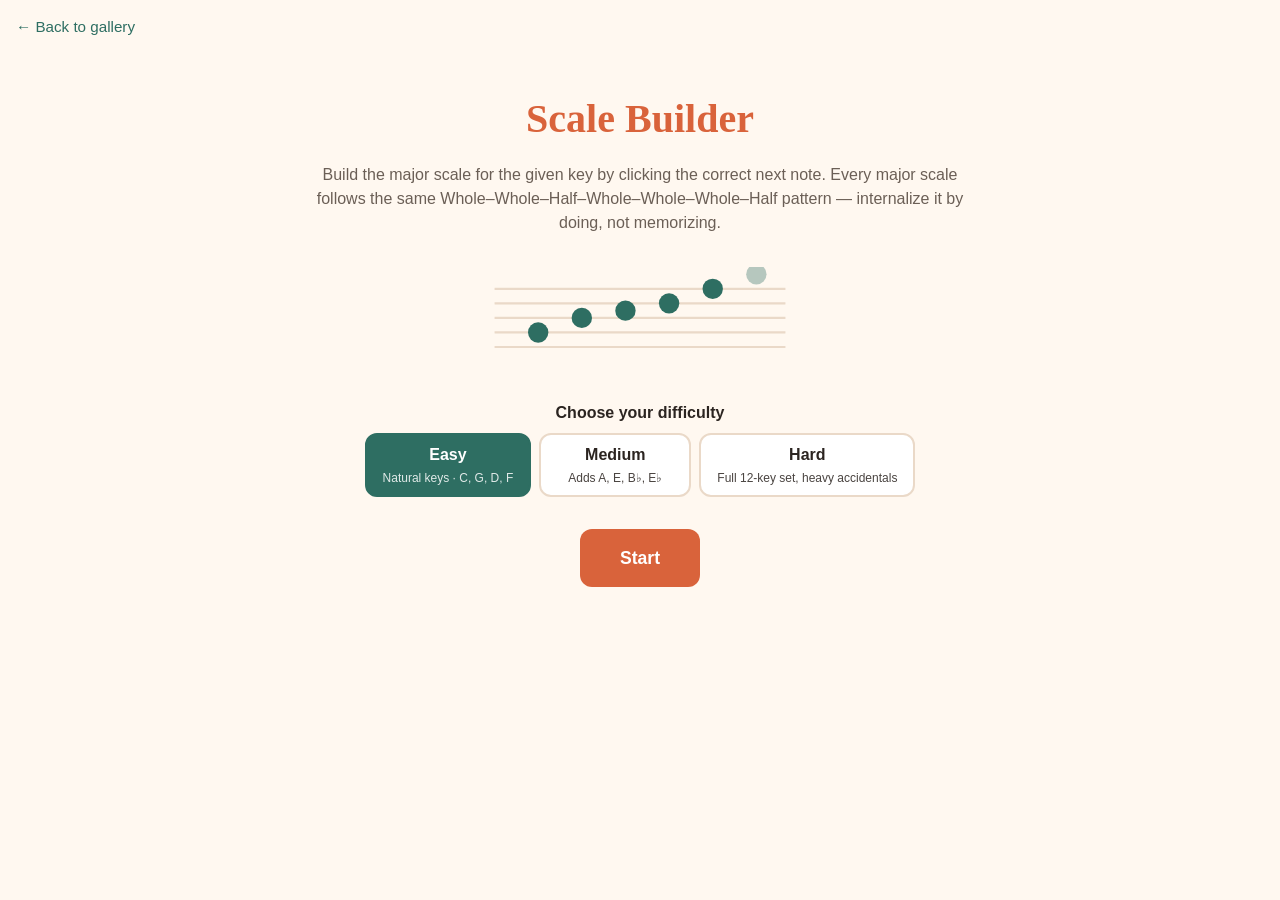
==== games/scale-builder/index.html @ e3df43c3 "Initial foundation: site shell + 5 sample games Static HTML/CSS/JS platform for community-contribute" ====
<!DOCTYPE html>
<html lang="en">
<head>
  <meta charset="UTF-8">
  <meta name="viewport" content="width=device-width, initial-scale=1.0">
  <title>Scale Builder — Major Scale Construction</title>
  <meta name="description" content="Build the major scale for a given key, one note at a time, and feel the whole-step/half-step pattern. A free music theory game.">
  <link rel="stylesheet" href="../../assets/css/variables.css">
  <link rel="stylesheet" href="style.css">
</head>
<body>
  <a class="back-link" href="../../index.html">&larr; Back to gallery</a>

  <div class="app" id="app">

    <!-- START SCREEN -->
    <section class="screen screen--start" id="start-screen">
      <h1 class="title">Scale Builder</h1>
      <p class="subtitle">Build the major scale for the given key by clicking the correct next note. Every major scale follows the same Whole&ndash;Whole&ndash;Half&ndash;Whole&ndash;Whole&ndash;Whole&ndash;Half pattern &mdash; internalize it by doing, not memorizing.</p>

      <div class="start-preview" aria-hidden="true">
        <svg viewBox="0 0 220 70" class="preview-svg">
          <line x1="10" y1="15" x2="210" y2="15" class="preview-staffline"></line>
          <line x1="10" y1="25" x2="210" y2="25" class="preview-staffline"></line>
          <line x1="10" y1="35" x2="210" y2="35" class="preview-staffline"></line>
          <line x1="10" y1="45" x2="210" y2="45" class="preview-staffline"></line>
          <line x1="10" y1="55" x2="210" y2="55" class="preview-staffline"></line>
          <circle cx="40" cy="45" r="7" class="preview-note"></circle>
          <circle cx="70" cy="35" r="7" class="preview-note"></circle>
          <circle cx="100" cy="30" r="7" class="preview-note"></circle>
          <circle cx="130" cy="25" r="7" class="preview-note"></circle>
          <circle cx="160" cy="15" r="7" class="preview-note"></circle>
          <circle cx="190" cy="5" r="7" class="preview-note preview-note--fade"></circle>
        </svg>
      </div>

      <fieldset class="difficulty-select" id="difficulty-select">
        <legend>Choose your difficulty</legend>
        <div class="difficulty-options">
          <button type="button" class="difficulty-option is-active" data-difficulty="easy" aria-pressed="true">
            <span class="difficulty-name">Easy</span>
            <span class="difficulty-detail">Natural keys &middot; C, G, D, F</span>
          </button>
          <button type="button" class="difficulty-option" data-difficulty="medium" aria-pressed="false">
            <span class="difficulty-name">Medium</span>
            <span class="difficulty-detail">Adds A, E, B&flat;, E&flat;</span>
          </button>
          <button type="button" class="difficulty-option" data-difficulty="hard" aria-pressed="false">
            <span class="difficulty-name">Hard</span>
            <span class="difficulty-detail">Full 12-key set, heavy accidentals</span>
          </button>
        </div>
      </fieldset>

      <button type="button" class="btn btn-start" id="start-btn">Start</button>

      <p class="best-preview" id="best-preview"></p>
    </section>

    <!-- GAME SCREEN -->
    <section class="screen screen--game" id="game-screen" hidden>

      <!-- TOP STAT BAR (~12%) -->
      <header class="stat-bar">
        <div class="stat">
          <span class="stat-label">Score</span>
          <span class="stat-value" id="stat-score">0</span>
        </div>
        <div class="stat">
          <span class="stat-label">Scales</span>
          <span class="stat-value" id="stat-scales">0/10</span>
        </div>
        <div class="stat">
          <span class="stat-label">Accuracy</span>
          <span class="stat-value" id="stat-accuracy">100%</span>
        </div>
        <button type="button" class="btn btn--skip" id="skip-btn">Skip Scale</button>
      </header>

      <!-- PROMPT REGION (~15%) -->
      <div class="prompt-region">
        <h2 class="prompt-heading" id="prompt-heading">Build: C Major</h2>
        <div class="key-sig-wrap" aria-hidden="true">
          <svg id="key-sig-svg" viewBox="0 0 150 60" class="key-sig-svg" role="img" aria-label="Key signature reference"></svg>
        </div>
      </div>

      <!-- SCALE RACK (~15%, above keyboard) -->
      <div class="rack" id="rack" aria-label="Scale built so far" aria-live="polite">
        <!-- 8 slots injected by JS -->
      </div>

      <!-- FEEDBACK STRIP -->
      <p class="feedback-strip" id="feedback-strip" aria-live="polite"></p>

      <!-- KEYBOARD REGION (~50%) -->
      <div class="keyboard-region">
        <button type="button" class="octave-nav octave-nav--left" id="octave-left" aria-label="Shift keyboard view left">&#10094;</button>
        <div class="keyboard-viewport" id="keyboard-viewport">
          <div class="keyboard" id="keyboard"></div>
        </div>
        <button type="button" class="octave-nav octave-nav--right" id="octave-right" aria-label="Shift keyboard view right">&#10095;</button>
      </div>

      <!-- LEGEND / BOTTOM STRIP -->
      <div class="legend-strip">
        <p class="legend-title">Computer keyboard mapping (shifts with the visible octave):</p>
        <div class="legend-row" id="legend-row"></div>
      </div>

    </section>

    <!-- RESULTS SCREEN -->
    <section class="screen screen--results" id="results-screen" hidden>
      <h2 class="results-heading">Session Complete!</h2>
      <div class="banner-best" id="banner-best" hidden>&#9733; New Best! &#9733;</div>

      <div class="grade-badge" id="grade-badge">S</div>

      <div class="results-grid">
        <div class="result-stat">
          <span class="result-value" id="result-score">0</span>
          <span class="result-label">Score</span>
        </div>
        <div class="result-stat">
          <span class="result-value" id="result-accuracy">0%</span>
          <span class="result-label">Accuracy</span>
        </div>
        <div class="result-stat">
          <span class="result-value" id="result-perfect">0</span>
          <span class="result-label">Perfect Scales</span>
        </div>
      </div>

      <p class="results-best-line" id="results-best-line"></p>

      <div class="mastery-section">
        <h3 class="mastery-heading">Keys Mastered</h3>
        <div class="mastery-checklist" id="mastery-checklist"></div>
      </div>

      <div class="results-actions">
        <button type="button" class="btn btn-start" id="play-again-btn">Play Again</button>
        <a class="btn btn--secondary" href="../../index.html">Back to gallery</a>
      </div>
    </section>

  </div>

  <script src="game.js"></script>
</body>
</html>
---- assets/css/variables.css ----
:root {
  /* Color palette — warm, approachable, not clinical/corporate */
  --color-bg: #FFF8F0;
  --color-surface: #FFFFFF;
  --color-primary: #D9633B;
  --color-primary-hover: #C1512C;
  --color-secondary: #2E6E62;
  --color-secondary-hover: #24564C;
  --color-text: #2B2420;
  --color-text-muted: #6B5F56;
  --color-border: #EAD9C8;
  --color-beginner: #4C8C4F;
  --color-intermediate: #B5790C;
  --color-advanced: #C1512C;

  /* Typography */
  --font-heading: Georgia, "Iowan Old Style", "Palatino Linotype", serif;
  --font-body: -apple-system, BlinkMacSystemFont, "Segoe UI", Roboto, Helvetica, Arial, sans-serif;
  --font-size-sm: 0.875rem;
  --font-size-base: 1rem;
  --font-size-lg: 1.25rem;
  --font-size-xl: 1.75rem;
  --font-size-xxl: 2.5rem;
  --line-height-base: 1.5;

  /* Spacing scale */
  --space-xs: 0.25rem;
  --space-sm: 0.5rem;
  --space-md: 1rem;
  --space-lg: 1.5rem;
  --space-xl: 2.5rem;
  --space-xxl: 4rem;

  /* Shape */
  --radius-sm: 6px;
  --radius-md: 12px;
  --shadow-card: 0 2px 8px rgba(43, 36, 32, 0.08);
  --shadow-card-hover: 0 6px 16px rgba(43, 36, 32, 0.12);

  /* Layout */
  --max-width: 1200px;
}
---- games/scale-builder/style.css ----
/* ---------- Fallback variables (used if variables.css fails to load) ---------- */
:root {
  --color-bg: #FFF8F0;
  --color-surface: #FFFFFF;
  --color-primary: #D9633B;
  --color-primary-hover: #C1512C;
  --color-secondary: #2E6E62;
  --color-secondary-hover: #24564C;
  --color-text: #2B2420;
  --color-text-muted: #6B5F56;
  --color-border: #EAD9C8;
  --font-heading: Georgia, "Iowan Old Style", "Palatino Linotype", serif;
  --font-body: -apple-system, BlinkMacSystemFont, "Segoe UI", Roboto, Helvetica, Arial, sans-serif;
  --radius-sm: 6px;
  --radius-md: 12px;
  --space-xs: 0.25rem;
  --space-sm: 0.5rem;
  --space-md: 1rem;
  --space-lg: 1.5rem;
  --space-xl: 2.5rem;

  /* Scale Builder specific */
  --sb-correct: #4C8C4F;
  --sb-wrong: #C1512C;
  --sb-gold: #D9A62E;
  --sb-black-key: #2B2420;
  --sb-black-key-active: #3d322b;
  --sb-tonic: #B5790C;
}

*, *::before, *::after {
  box-sizing: border-box;
}

html, body {
  margin: 0;
  padding: 0;
}

body {
  min-height: 100vh;
  background: var(--color-bg);
  color: var(--color-text);
  font-family: var(--font-body);
  line-height: 1.5;
  -webkit-font-smoothing: antialiased;
}

h1, h2, h3 {
  font-family: var(--font-heading);
  line-height: 1.2;
  margin: 0 0 var(--space-sm);
}

button {
  font: inherit;
  color: inherit;
}

:focus-visible {
  outline: 3px solid var(--color-secondary);
  outline-offset: 2px;
}

/* ---------- Back link ---------- */
.back-link {
  display: inline-block;
  margin: var(--space-md);
  color: var(--color-secondary);
  text-decoration: none;
  font-size: 0.95rem;
}
.back-link:hover,
.back-link:focus-visible {
  text-decoration: underline;
}

/* ---------- App shell ---------- */
.app {
  max-width: 960px;
  margin: 0 auto;
  padding: 0 var(--space-md) var(--space-xl);
  display: flex;
  flex-direction: column;
  min-height: 80vh;
}

.screen {
  display: flex;
  flex-direction: column;
  width: 100%;
}

.screen[hidden] {
  display: none;
}

/* ---------- Buttons (shared) ---------- */
.btn {
  display: inline-flex;
  align-items: center;
  justify-content: center;
  gap: var(--space-xs);
  padding: var(--space-sm) var(--space-lg);
  background: var(--color-primary);
  color: white;
  border: none;
  border-radius: var(--radius-sm);
  font-size: 1rem;
  font-weight: 600;
  cursor: pointer;
  text-decoration: none;
  transition: background 0.15s ease, transform 0.1s ease;
}
.btn:hover { background: var(--color-primary-hover); color: white; }
.btn:active { transform: translateY(1px); }
.btn--secondary {
  background: var(--color-surface);
  color: var(--color-secondary);
  border: 1px solid var(--color-border);
}
.btn--secondary:hover { background: var(--color-bg); }
.btn--skip {
  background: var(--color-surface);
  color: var(--color-text);
  border: 1px solid var(--color-border);
  font-size: 0.85rem;
  padding: var(--space-xs) var(--space-md);
  white-space: nowrap;
  margin-left: auto;
}
.btn--skip:hover { border-color: var(--color-secondary); }

/* ================================================================
   START SCREEN
   ================================================================ */
.screen--start {
  align-items: center;
  text-align: center;
  padding-top: var(--space-xl);
  gap: var(--space-md);
}

.title {
  font-size: clamp(1.75rem, 4vw, 2.5rem);
  color: var(--color-primary);
  margin-bottom: var(--space-xs);
}

.subtitle {
  max-width: 42rem;
  color: var(--color-text-muted);
  margin: 0 0 var(--space-md);
}

.start-preview {
  width: 100%;
  max-width: 320px;
  margin: 0 auto var(--space-sm);
}

.preview-svg {
  width: 100%;
  height: auto;
  display: block;
}

.preview-staffline {
  stroke: var(--color-border);
  stroke-width: 1.5;
}

.preview-note {
  fill: var(--color-secondary);
}

.preview-note--fade {
  opacity: 0.35;
}

.difficulty-select {
  border: none;
  padding: 0;
  margin: var(--space-sm) 0;
  width: 100%;
}
.difficulty-select legend {
  font-weight: 600;
  margin-bottom: var(--space-sm);
  padding: 0;
}
.difficulty-options {
  display: flex;
  justify-content: center;
  gap: var(--space-sm);
  flex-wrap: wrap;
}
.difficulty-option {
  display: flex;
  flex-direction: column;
  align-items: center;
  gap: 2px;
  padding: var(--space-sm) var(--space-md);
  border: 2px solid var(--color-border);
  border-radius: var(--radius-md);
  background: var(--color-surface);
  cursor: pointer;
  min-width: 9.5rem;
}
.difficulty-option:hover { border-color: var(--color-secondary); }
.difficulty-option.is-active {
  background: var(--color-secondary);
  border-color: var(--color-secondary);
  color: white;
}
.difficulty-name {
  font-weight: 700;
  font-size: 1rem;
}
.difficulty-detail {
  font-size: 0.75rem;
  opacity: 0.85;
}

.btn-start {
  font-size: 1.1rem;
  padding: var(--space-md) var(--space-xl);
  margin-top: var(--space-sm);
  border-radius: var(--radius-md);
}

.best-preview {
  color: var(--color-text-muted);
  font-size: 0.9rem;
  margin-top: var(--space-md);
  min-height: 1.2em;
  white-space: pre-line;
  text-align: center;
}

/* ================================================================
   GAME SCREEN — overall proportions per spec (~12/15/15/50/rest)
   ================================================================ */
.screen--game {
  gap: var(--space-sm);
  flex: 1;
}

/* ---- Top stat bar (~12%) ---- */
.stat-bar {
  display: flex;
  align-items: center;
  flex-wrap: wrap;
  gap: var(--space-md);
  padding: var(--space-sm) var(--space-md);
  background: var(--color-surface);
  border: 1px solid var(--color-border);
  border-radius: var(--radius-md);
  margin-top: var(--space-sm);
}
.stat {
  display: flex;
  flex-direction: column;
  align-items: flex-start;
  min-width: 3.5rem;
}
.stat-label {
  font-size: 0.7rem;
  text-transform: uppercase;
  letter-spacing: 0.04em;
  color: var(--color-text-muted);
}
.stat-value {
  font-size: 1.3rem;
  font-weight: 700;
  font-variant-numeric: tabular-nums;
}

/* ---- Prompt region (~15%) ---- */
.prompt-region {
  display: flex;
  flex-direction: column;
  align-items: center;
  padding: var(--space-sm) 0 var(--space-xs);
  gap: var(--space-xs);
  min-height: 6rem;
  justify-content: center;
}

.prompt-heading {
  color: var(--color-primary);
  font-size: clamp(1.2rem, 3.5vw, 1.6rem);
  margin: 0;
}

.key-sig-wrap {
  width: 100%;
  max-width: 150px;
}

.key-sig-svg {
  width: 100%;
  height: auto;
  display: block;
}

.key-sig-staffline {
  stroke: var(--color-text-muted);
  stroke-width: 1.2;
}

.key-sig-clef {
  fill: var(--color-text);
}

.key-sig-accidental {
  fill: var(--color-primary);
}

/* ---- Scale rack (~15%, above keyboard) ---- */
.rack {
  display: grid;
  grid-template-columns: repeat(8, 1fr);
  gap: var(--space-xs);
  padding: var(--space-xs);
  min-height: 4.5rem;
}

.rack-slot {
  display: flex;
  flex-direction: column;
  align-items: center;
  justify-content: center;
  gap: 2px;
  background: var(--color-surface);
  border: 2px dashed var(--color-border);
  border-radius: var(--radius-sm);
  min-height: 3.75rem;
  transition: border-color 0.2s ease, background 0.2s ease, transform 0.2s ease;
}

.rack-slot.is-filled {
  border-style: solid;
  border-color: var(--sb-correct);
  background: #EAF4EA;
  animation: rack-pop 0.35s ease;
}

.rack-slot.is-tonic.is-filled {
  border-color: var(--sb-tonic);
  background: #FBF1DE;
}

@keyframes rack-pop {
  0% { transform: scale(0.85); }
  50% { transform: scale(1.08); }
  100% { transform: scale(1); }
}

.rack-notehead {
  width: 1.1rem;
  height: 0.85rem;
  border-radius: 50%;
  background: var(--color-text-muted);
  opacity: 0.25;
  transform: rotate(-18deg);
}

.rack-slot.is-filled .rack-notehead {
  background: var(--sb-correct);
  opacity: 1;
}

.rack-slot.is-tonic.is-filled .rack-notehead {
  background: var(--sb-tonic);
}

.rack-degree {
  font-size: 0.7rem;
  font-weight: 700;
  color: var(--color-text-muted);
}

.rack-slot.is-filled .rack-degree {
  color: var(--color-text);
}

.rack-name {
  font-size: 0.65rem;
  color: var(--color-text-muted);
  min-height: 0.9em;
}

/* ---- Feedback strip ---- */
.feedback-strip {
  min-height: 1.5em;
  text-align: center;
  font-size: 0.95rem;
  font-weight: 700;
  margin: 0;
  color: var(--color-text-muted);
  transition: color 0.15s ease;
}
.feedback-strip.is-whole { color: var(--color-secondary); }
.feedback-strip.is-half { color: var(--sb-tonic); }
.feedback-strip.is-wrong { color: var(--sb-wrong); }
.feedback-strip.is-complete { color: var(--sb-correct); }

/* ---- Keyboard region (majority, ~50%) ---- */
.keyboard-region {
  position: relative;
  display: flex;
  align-items: center;
  flex: 1;
  min-height: 11rem;
  gap: var(--space-xs);
}

.keyboard-viewport {
  flex: 1;
  overflow-x: auto;
  overflow-y: hidden;
  padding: var(--space-sm) var(--space-xs) var(--space-lg);
  scroll-behavior: smooth;
  scrollbar-width: thin;
}

.keyboard {
  position: relative;
  height: clamp(9rem, 22vw, 13rem);
  /* width is set dynamically by JS based on number of visible white keys */
}

/* Individual keys — absolutely positioned by JS via inline style (left/width) */
.key {
  position: absolute;
  top: 0;
  bottom: 0;
  border: 1px solid var(--color-border);
  border-radius: 0 0 6px 6px;
  cursor: pointer;
  display: flex;
  align-items: flex-end;
  justify-content: center;
  padding-bottom: var(--space-sm);
  font-size: 0.7rem;
  color: var(--color-text-muted);
  transition: background 0.08s ease;
  -webkit-tap-highlight-color: transparent;
}
.key--white {
  background: #FFFFFF;
  z-index: 1;
  height: 100%;
}
.key--white:hover {
  background: #FBF3EA;
}
.key--black {
  background: var(--sb-black-key);
  color: #EDE6DE;
  z-index: 2;
  height: 62%;
  border-radius: 0 0 4px 4px;
  border-color: #1c1714;
}
.key--black:hover {
  background: var(--sb-black-key-active);
}
.key:focus-visible {
  outline: 3px solid var(--color-secondary);
  outline-offset: -3px;
  z-index: 3;
}

.key.is-tonic-lit {
  box-shadow: inset 0 0 0 3px var(--sb-tonic);
}

.key.is-next-degree {
  box-shadow: inset 0 0 0 3px rgba(46, 110, 98, 0.35);
}

.key.is-correct {
  background: var(--sb-correct) !important;
  color: white;
}
.key.is-wrong {
  background: var(--sb-wrong) !important;
  color: white;
}

/* Ripple effect element appended inside a correctly-pressed key */
.key-ripple {
  position: absolute;
  inset: 0;
  border-radius: inherit;
  background: radial-gradient(circle, rgba(255,255,255,0.85) 0%, rgba(255,255,255,0) 70%);
  animation: ripple 0.5s ease-out forwards;
  pointer-events: none;
}
@keyframes ripple {
  0% { opacity: 1; transform: scale(0.3); }
  100% { opacity: 0; transform: scale(1.8); }
}

.key-letter {
  pointer-events: none;
  font-weight: 700;
}

.octave-nav {
  flex-shrink: 0;
  width: 2.25rem;
  height: 2.25rem;
  border-radius: 999px;
  border: 1px solid var(--color-border);
  background: var(--color-surface);
  cursor: pointer;
  display: flex;
  align-items: center;
  justify-content: center;
  font-size: 1rem;
  color: var(--color-secondary);
}
.octave-nav:hover { border-color: var(--color-secondary); background: var(--color-bg); }
.octave-nav:disabled {
  opacity: 0.35;
  cursor: not-allowed;
}

/* ---- Legend / bottom strip ---- */
.legend-strip {
  padding: var(--space-sm) 0 0;
  text-align: center;
}
.legend-title {
  font-size: 0.75rem;
  color: var(--color-text-muted);
  margin: 0 0 var(--space-xs);
}
.legend-row {
  display: flex;
  justify-content: center;
  flex-wrap: wrap;
  gap: var(--space-xs);
}
.legend-key {
  display: inline-flex;
  align-items: center;
  gap: 4px;
  padding: 2px var(--space-sm);
  border-radius: var(--radius-sm);
  border: 1px solid var(--color-border);
  background: var(--color-surface);
  font-size: 0.75rem;
}
.legend-key .legend-letter {
  font-weight: 700;
  background: var(--color-bg);
  border-radius: 3px;
  padding: 0 4px;
  font-family: monospace;
}
.legend-key.is-black .legend-letter {
  background: var(--sb-black-key);
  color: white;
}

/* ================================================================
   RESULTS SCREEN
   ================================================================ */
.screen--results {
  align-items: center;
  text-align: center;
  padding-top: var(--space-xl);
  gap: var(--space-md);
}
.results-heading {
  color: var(--color-primary);
  font-size: clamp(1.5rem, 4vw, 2.2rem);
}

.banner-best {
  background: linear-gradient(90deg, #F0C860, var(--sb-gold));
  color: #3a2e0a;
  font-weight: 700;
  padding: var(--space-sm) var(--space-lg);
  border-radius: var(--radius-md);
  animation: banner-in 0.4s ease;
}
@keyframes banner-in {
  0% { transform: translateY(-8px) scale(0.9); opacity: 0; }
  100% { transform: translateY(0) scale(1); opacity: 1; }
}

.grade-badge {
  width: 4.5rem;
  height: 4.5rem;
  border-radius: 50%;
  background: var(--color-secondary);
  color: white;
  font-family: var(--font-heading);
  font-size: 2.2rem;
  font-weight: 700;
  display: flex;
  align-items: center;
  justify-content: center;
  margin-top: var(--space-xs);
}

.results-grid {
  display: grid;
  grid-template-columns: repeat(auto-fit, minmax(7.5rem, 1fr));
  gap: var(--space-md);
  width: 100%;
  max-width: 36rem;
  margin: var(--space-md) 0;
}
.result-stat {
  display: flex;
  flex-direction: column;
  background: var(--color-surface);
  border: 1px solid var(--color-border);
  border-radius: var(--radius-md);
  padding: var(--space-md);
}
.result-value {
  font-size: 1.6rem;
  font-weight: 700;
  color: var(--color-secondary);
  font-variant-numeric: tabular-nums;
}
.result-label {
  font-size: 0.75rem;
  color: var(--color-text-muted);
  text-transform: uppercase;
  letter-spacing: 0.04em;
  margin-top: 4px;
}

.results-best-line {
  color: var(--color-text-muted);
  font-size: 0.9rem;
}

.mastery-section {
  width: 100%;
  max-width: 36rem;
  margin-top: var(--space-sm);
}

.mastery-heading {
  font-size: 1rem;
  color: var(--color-text);
  margin-bottom: var(--space-sm);
}

.mastery-checklist {
  display: grid;
  grid-template-columns: repeat(auto-fill, minmax(6.5rem, 1fr));
  gap: var(--space-xs);
}

.mastery-item {
  display: flex;
  align-items: center;
  justify-content: center;
  gap: 4px;
  padding: var(--space-xs) var(--space-sm);
  border-radius: var(--radius-sm);
  border: 1px solid var(--color-border);
  background: var(--color-surface);
  font-size: 0.8rem;
}

.mastery-item.is-perfect {
  background: #FBF1DE;
  border-color: var(--sb-gold);
  color: #7a5c0a;
  font-weight: 700;
}

.mastery-item.is-completed {
  background: #EAF4EA;
  border-color: var(--sb-correct);
  color: #2f5a31;
}

.mastery-item.is-untouched {
  color: var(--color-text-muted);
  opacity: 0.6;
}

.results-actions {
  display: flex;
  gap: var(--space-md);
  margin-top: var(--space-sm);
  flex-wrap: wrap;
  justify-content: center;
}

/* ================================================================
   Responsive tweaks
   ================================================================ */
@media (max-width: 640px) {
  .stat-bar {
    justify-content: space-between;
  }
  .btn--skip {
    margin-left: 0;
    flex-basis: 100%;
    order: 10;
  }
  .rack {
    grid-template-columns: repeat(4, 1fr);
    grid-template-rows: repeat(2, 1fr);
  }
  .legend-key {
    font-size: 0.7rem;
  }
}

@media (min-width: 960px) {
  .app {
    padding-left: 0;
    padding-right: 0;
  }
}
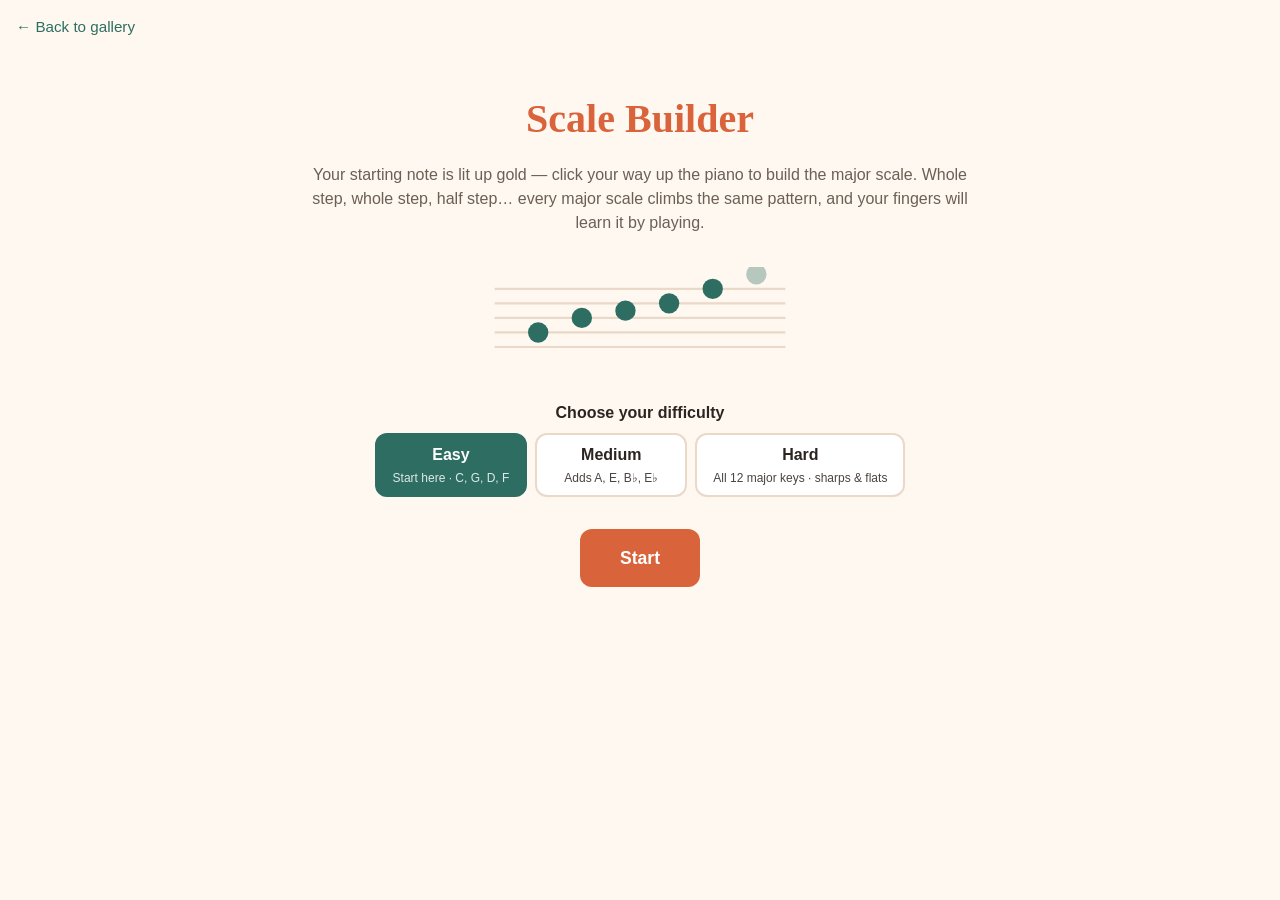
==== commit 190a0013: "Redesign Scale Builder for mouse-first kids The piano previously printed its QWERTY shortcut letters" ====
--- a/games/scale-builder/index.html
+++ b/games/scale-builder/index.html
@@ -16,7 +16,7 @@
     <!-- START SCREEN -->
     <section class="screen screen--start" id="start-screen">
       <h1 class="title">Scale Builder</h1>
-      <p class="subtitle">Build the major scale for the given key by clicking the correct next note. Every major scale follows the same Whole&ndash;Whole&ndash;Half&ndash;Whole&ndash;Whole&ndash;Whole&ndash;Half pattern &mdash; internalize it by doing, not memorizing.</p>
+      <p class="subtitle">Your starting note is lit up gold &mdash; click your way up the piano to build the major scale. Whole step, whole step, half step&hellip; every major scale climbs the same pattern, and your fingers will learn it by playing.</p>
 
       <div class="start-preview" aria-hidden="true">
         <svg viewBox="0 0 220 70" class="preview-svg">
@@ -39,7 +39,7 @@
         <div class="difficulty-options">
           <button type="button" class="difficulty-option is-active" data-difficulty="easy" aria-pressed="true">
             <span class="difficulty-name">Easy</span>
-            <span class="difficulty-detail">Natural keys &middot; C, G, D, F</span>
+            <span class="difficulty-detail">Start here &middot; C, G, D, F</span>
           </button>
           <button type="button" class="difficulty-option" data-difficulty="medium" aria-pressed="false">
             <span class="difficulty-name">Medium</span>
@@ -47,7 +47,7 @@
           </button>
           <button type="button" class="difficulty-option" data-difficulty="hard" aria-pressed="false">
             <span class="difficulty-name">Hard</span>
-            <span class="difficulty-detail">Full 12-key set, heavy accidentals</span>
+            <span class="difficulty-detail">All 12 major keys &middot; sharps &amp; flats</span>
           </button>
         </div>
       </fieldset>
@@ -81,7 +81,7 @@
       <div class="prompt-region">
         <h2 class="prompt-heading" id="prompt-heading">Build: C Major</h2>
         <div class="key-sig-wrap" aria-hidden="true">
-          <svg id="key-sig-svg" viewBox="0 0 150 60" class="key-sig-svg" role="img" aria-label="Key signature reference"></svg>
+          <svg id="key-sig-svg" viewBox="0 0 150 64" class="key-sig-svg" role="img" aria-label="Key signature reference"></svg>
         </div>
       </div>
 
@@ -93,29 +93,24 @@
       <!-- FEEDBACK STRIP -->
       <p class="feedback-strip" id="feedback-strip" aria-live="polite"></p>
 
-      <!-- KEYBOARD REGION (~50%) -->
+      <!-- KEYBOARD REGION (~50%) — one fixed two-octave piano, C4 to C6.
+           Every scale fits inside it; nothing scrolls or shifts. -->
       <div class="keyboard-region">
-        <button type="button" class="octave-nav octave-nav--left" id="octave-left" aria-label="Shift keyboard view left">&#10094;</button>
-        <div class="keyboard-viewport" id="keyboard-viewport">
+        <div class="keyboard-wrap" id="keyboard-wrap">
           <div class="keyboard" id="keyboard"></div>
         </div>
-        <button type="button" class="octave-nav octave-nav--right" id="octave-right" aria-label="Shift keyboard view right">&#10095;</button>
       </div>
-
-      <!-- LEGEND / BOTTOM STRIP -->
-      <div class="legend-strip">
-        <p class="legend-title">Computer keyboard mapping (shifts with the visible octave):</p>
-        <div class="legend-row" id="legend-row"></div>
-      </div>
+      <p class="rotate-hint">Tip: turn your device sideways for bigger piano keys.</p>
 
     </section>
 
     <!-- RESULTS SCREEN -->
     <section class="screen screen--results" id="results-screen" hidden>
-      <h2 class="results-heading">Session Complete!</h2>
+      <h2 class="results-heading">Great practicing!</h2>
       <div class="banner-best" id="banner-best" hidden>&#9733; New Best! &#9733;</div>
 
       <div class="grade-badge" id="grade-badge">S</div>
+      <p class="grade-caption">Your rank</p>
 
       <div class="results-grid">
         <div class="result-stat">
@@ -147,6 +142,7 @@
 
   </div>
 
+  <script src="../../assets/js/notation.js"></script>
   <script src="game.js"></script>
 </body>
 </html>
--- a/games/scale-builder/style.css
+++ b/games/scale-builder/style.css
@@ -1,31 +1,12 @@
-/* ---------- Fallback variables (used if variables.css fails to load) ---------- */
+/* Game-specific tokens (shared palette comes from assets/css/variables.css) */
 :root {
-  --color-bg: #FFF8F0;
-  --color-surface: #FFFFFF;
-  --color-primary: #D9633B;
-  --color-primary-hover: #C1512C;
-  --color-secondary: #2E6E62;
-  --color-secondary-hover: #24564C;
-  --color-text: #2B2420;
-  --color-text-muted: #6B5F56;
-  --color-border: #EAD9C8;
-  --font-heading: Georgia, "Iowan Old Style", "Palatino Linotype", serif;
-  --font-body: -apple-system, BlinkMacSystemFont, "Segoe UI", Roboto, Helvetica, Arial, sans-serif;
-  --radius-sm: 6px;
-  --radius-md: 12px;
-  --space-xs: 0.25rem;
-  --space-sm: 0.5rem;
-  --space-md: 1rem;
-  --space-lg: 1.5rem;
-  --space-xl: 2.5rem;
-
   /* Scale Builder specific */
-  --sb-correct: #4C8C4F;
+  --sb-correct: var(--color-beginner);
   --sb-wrong: #C1512C;
   --sb-gold: #D9A62E;
-  --sb-black-key: #2B2420;
+  --sb-black-key: var(--color-text);
   --sb-black-key-active: #3d322b;
-  --sb-tonic: #B5790C;
+  --sb-tonic: var(--color-intermediate);
 }
 
 *, *::before, *::after {
@@ -386,9 +367,13 @@
 }
 
 .rack-name {
-  font-size: 0.65rem;
-  color: var(--color-text-muted);
-  min-height: 0.9em;
+  font-size: 0.8rem;
+  font-weight: 600;
+  color: var(--color-text-muted);
+  min-height: 1em;
+}
+.rack-slot.is-filled .rack-name {
+  color: var(--color-text);
 }
 
 /* ---- Feedback strip ---- */
@@ -412,23 +397,22 @@
   display: flex;
   align-items: center;
   flex: 1;
-  min-height: 11rem;
-  gap: var(--space-xs);
-}
-
-.keyboard-viewport {
+  min-height: 12rem;
+}
+
+.keyboard-wrap {
   flex: 1;
+  padding: var(--space-sm) 0 var(--space-md);
+  /* Desktop: everything fits, no scrollbar. Narrow phones: keys stop
+     shrinking (JS floors their width) and this becomes finger-pannable. */
   overflow-x: auto;
-  overflow-y: hidden;
-  padding: var(--space-sm) var(--space-xs) var(--space-lg);
-  scroll-behavior: smooth;
-  scrollbar-width: thin;
+  -webkit-overflow-scrolling: touch;
 }
 
 .keyboard {
   position: relative;
-  height: clamp(9rem, 22vw, 13rem);
-  /* width is set dynamically by JS based on number of visible white keys */
+  height: clamp(10rem, 26vw, 15rem);
+  /* key positions/widths are computed by JS from the wrap's width */
 }
 
 /* Individual keys — absolutely positioned by JS via inline style (left/width) */
@@ -442,11 +426,14 @@
   display: flex;
   align-items: flex-end;
   justify-content: center;
-  padding-bottom: var(--space-sm);
-  font-size: 0.7rem;
+  padding-bottom: var(--space-xs);
+  font-size: 0.8rem;
   color: var(--color-text-muted);
   transition: background 0.08s ease;
   -webkit-tap-highlight-color: transparent;
+  user-select: none;
+  -webkit-user-select: none;
+  touch-action: manipulation;
 }
 .key--white {
   background: #FFFFFF;
@@ -454,7 +441,12 @@
   height: 100%;
 }
 .key--white:hover {
-  background: #FBF3EA;
+  background: var(--color-bg);
+}
+/* Press feedback fires even while grading input is briefly locked,
+   so the keyboard never feels dead under the mouse. */
+.key--white:active {
+  background: var(--color-border);
 }
 .key--black {
   background: var(--sb-black-key);
@@ -464,7 +456,8 @@
   border-radius: 0 0 4px 4px;
   border-color: #1c1714;
 }
-.key--black:hover {
+.key--black:hover,
+.key--black:active {
   background: var(--sb-black-key-active);
 }
 .key:focus-visible {
@@ -473,12 +466,12 @@
   z-index: 3;
 }
 
+.key.is-placed {
+  box-shadow: inset 0 0 0 2px var(--sb-correct);
+}
+
 .key.is-tonic-lit {
   box-shadow: inset 0 0 0 3px var(--sb-tonic);
-}
-
-.key.is-next-degree {
-  box-shadow: inset 0 0 0 3px rgba(46, 110, 98, 0.35);
 }
 
 .key.is-correct {
@@ -504,67 +497,51 @@
   100% { opacity: 0; transform: scale(1.8); }
 }
 
-.key-letter {
+/* Placement pill — appears on a key once its degree is correctly placed.
+   The keyboard itself shows the scale path; unplayed keys stay clean. */
+.key-tag {
   pointer-events: none;
-  font-weight: 700;
-}
-
-.octave-nav {
-  flex-shrink: 0;
-  width: 2.25rem;
-  height: 2.25rem;
+  display: inline-block;
+  padding: 2px 6px;
   border-radius: 999px;
-  border: 1px solid var(--color-border);
-  background: var(--color-surface);
-  cursor: pointer;
-  display: flex;
-  align-items: center;
-  justify-content: center;
-  font-size: 1rem;
-  color: var(--color-secondary);
-}
-.octave-nav:hover { border-color: var(--color-secondary); background: var(--color-bg); }
-.octave-nav:disabled {
-  opacity: 0.35;
-  cursor: not-allowed;
-}
-
-/* ---- Legend / bottom strip ---- */
-.legend-strip {
-  padding: var(--space-sm) 0 0;
+  background: var(--sb-correct);
+  color: white;
+  font-size: 0.78rem;
+  font-weight: 700;
+  line-height: 1.3;
+  animation: tag-pop 0.3s ease;
+}
+.key-tag.is-tonic-tag {
+  background: var(--sb-tonic);
+}
+.key-tag.no-anim {
+  animation: none;
+}
+@keyframes tag-pop {
+  0% { transform: scale(0.6); opacity: 0; }
+  100% { transform: scale(1); opacity: 1; }
+}
+
+/* Earned hint — pulses the correct key after repeated misses. Deliberately
+   NOT gold: gold marks the tonic, so the hint speaks a different color. */
+.key.is-hint {
+  animation: hint-pulse 0.65s ease-in-out 2;
+}
+@keyframes hint-pulse {
+  0%, 100% { box-shadow: inset 0 0 0 0 transparent; }
+  50% { box-shadow: inset 0 0 0 6px var(--color-secondary); }
+}
+
+/* Shown only on narrow portrait screens, where the keyboard pans */
+.rotate-hint {
+  display: none;
   text-align: center;
-}
-.legend-title {
-  font-size: 0.75rem;
-  color: var(--color-text-muted);
-  margin: 0 0 var(--space-xs);
-}
-.legend-row {
-  display: flex;
-  justify-content: center;
-  flex-wrap: wrap;
-  gap: var(--space-xs);
-}
-.legend-key {
-  display: inline-flex;
-  align-items: center;
-  gap: 4px;
-  padding: 2px var(--space-sm);
-  border-radius: var(--radius-sm);
-  border: 1px solid var(--color-border);
-  background: var(--color-surface);
-  font-size: 0.75rem;
-}
-.legend-key .legend-letter {
-  font-weight: 700;
-  background: var(--color-bg);
-  border-radius: 3px;
-  padding: 0 4px;
-  font-family: monospace;
-}
-.legend-key.is-black .legend-letter {
-  background: var(--sb-black-key);
-  color: white;
+  font-size: 0.8rem;
+  color: var(--color-text-muted);
+  margin: 0;
+}
+@media (max-width: 560px) and (orientation: portrait) {
+  .rotate-hint { display: block; }
 }
 
 /* ================================================================
@@ -592,6 +569,14 @@
 @keyframes banner-in {
   0% { transform: translateY(-8px) scale(0.9); opacity: 0; }
   100% { transform: translateY(0) scale(1); opacity: 1; }
+}
+
+.grade-caption {
+  font-size: 0.75rem;
+  color: var(--color-text-muted);
+  text-transform: uppercase;
+  letter-spacing: 0.04em;
+  margin: calc(-1 * var(--space-sm)) 0 0;
 }
 
 .grade-badge {
@@ -716,8 +701,9 @@
     grid-template-columns: repeat(4, 1fr);
     grid-template-rows: repeat(2, 1fr);
   }
-  .legend-key {
-    font-size: 0.7rem;
+  .key-tag {
+    font-size: 0.62rem;
+    padding: 1px 3px;
   }
 }
 
